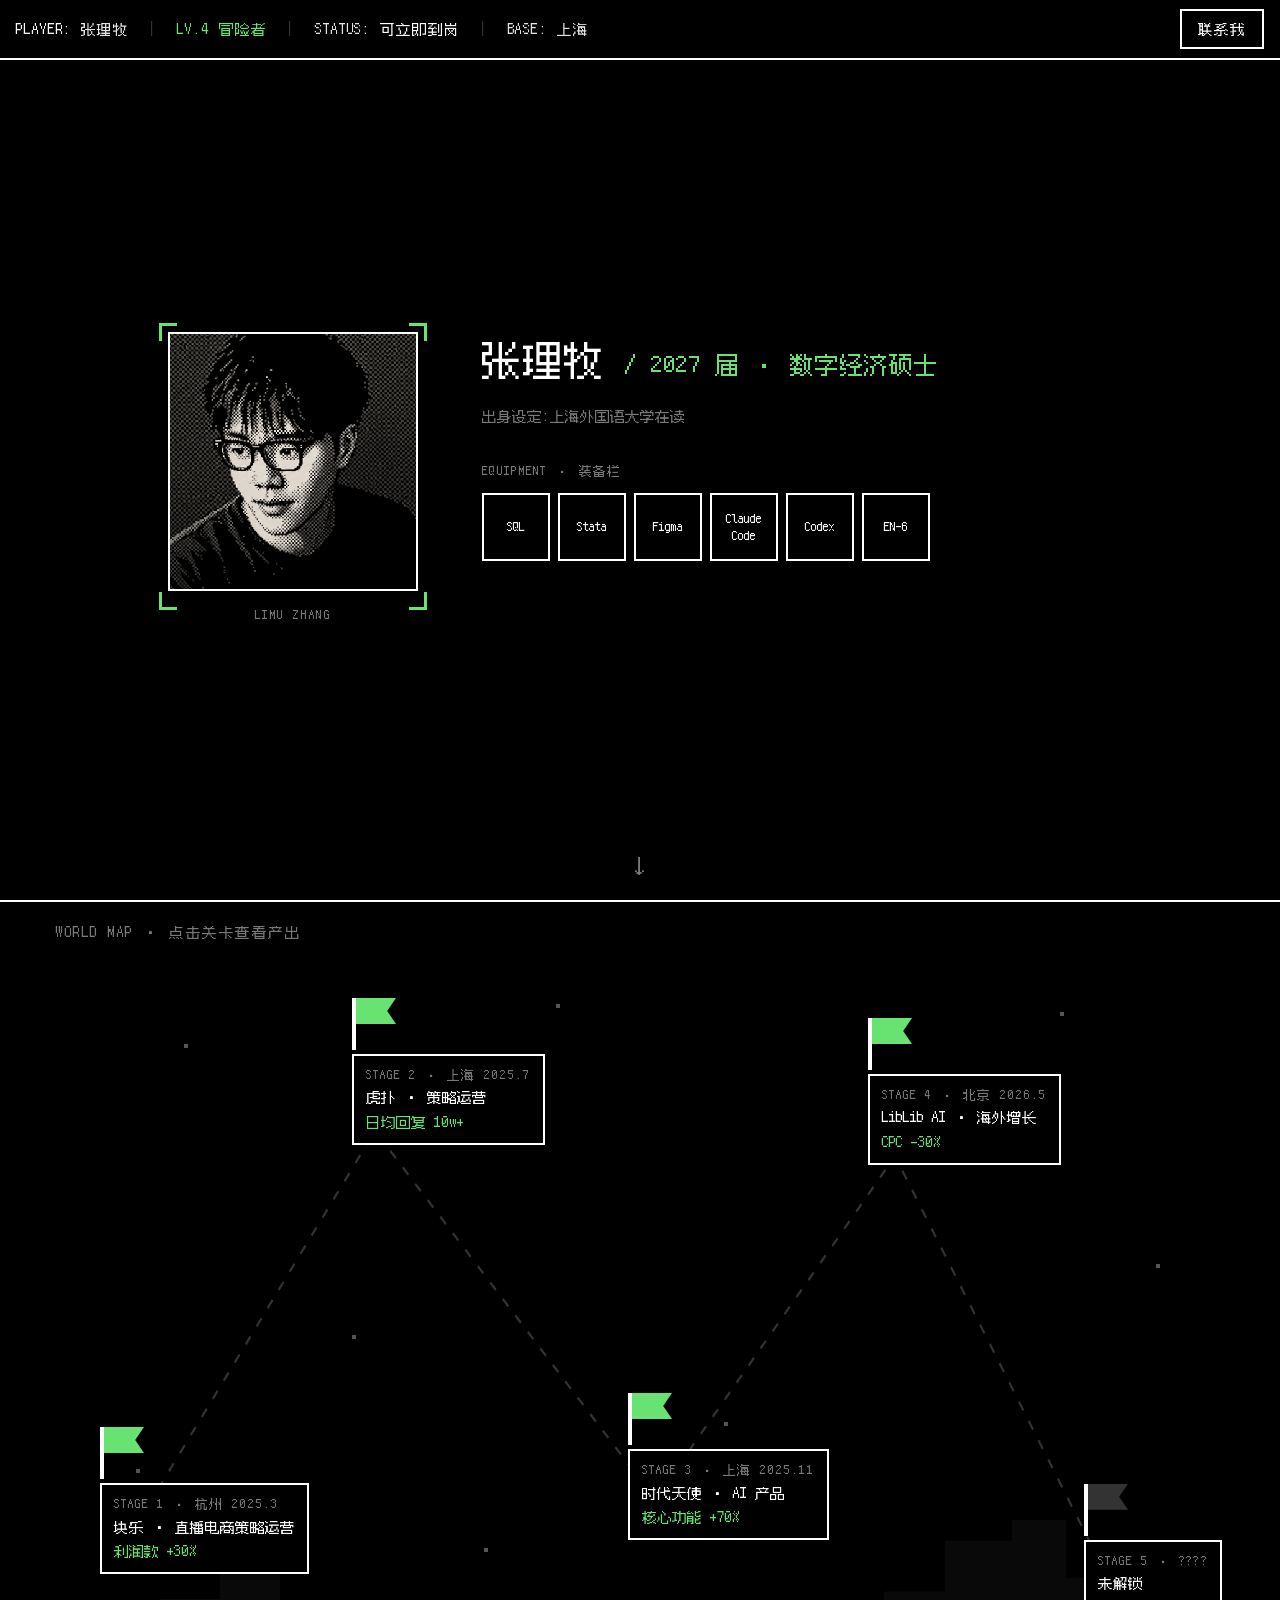
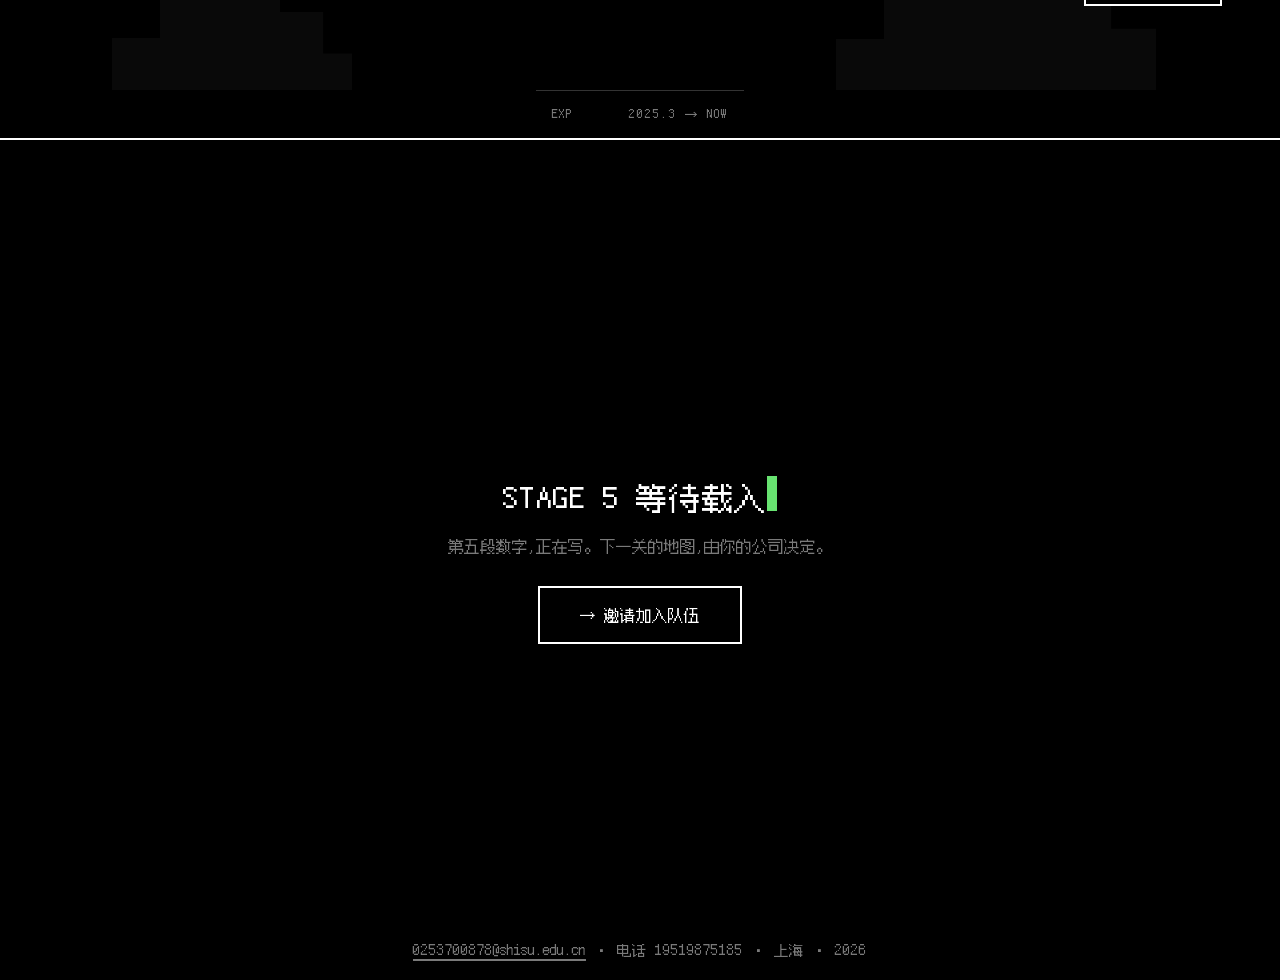
==== index.html @ d2fbdb8f "预览清晰化改像素风:高斯模糊换成SVG马赛克滤镜,逐档升分辨率 - 用户反馈blur太近视,要和开场抖动一致的像素感 - feFlood+feTile+feMorphology真马赛克 + feCom" ====
<!DOCTYPE html>
<html lang="zh-CN">
<head>
<meta charset="UTF-8">
<meta name="viewport" content="width=device-width, initial-scale=1, viewport-fit=cover">
<title>张理牧 · 个人主页</title>
<meta name="description" content="张理牧 —— 上海外国语大学数字经济硕士(2027 届)。四段实习:直播电商、体育社区、AI 医疗产品、海外增长,每一段都留下可验证的数字。">
<link rel="preload" href="fonts/fusion-pixel-subset.woff2?v=9" as="font" type="font/woff2" crossorigin>
<link rel="stylesheet" href="style.css?v=9">
<link rel="stylesheet" href="intro/intro.css?v=3">
<noscript><style>#intro,#intro-skip{display:none!important}</style></noscript>
</head>
<body>

<!-- ============ CRT 开场动画(intro/):黑屋点电脑 → 推镜 → 开机 → 飞入正文 ============
     只对新访客播一次;?intro=force 重播 · ?intro=skip 跳过 · ?intro=debug 调试面板
     正文始终是下面的真实 DOM —— 开场只是盖在上面的一层,搜索引擎/读屏不受影响 -->
<div id="intro" aria-label="开场动画:点击电脑进入网站">
  <div class="stage">
    <video id="intro-v-idle" muted playsinline loop preload="auto"></video>
    <video id="intro-v-push" muted playsinline preload="auto"></video>
    <canvas id="intro-fx"></canvas>
    <button id="intro-hotspot" aria-label="启动电脑,进入网站"><span class="label">点击电脑</span></button>
    <div id="intro-screen" aria-hidden="true"></div>
    <div class="guide a"><label>screenRect(远景)</label></div>
    <div class="guide b"><label>screenRectEnd(推近后)</label></div>
    <div class="guide c"><label>hotspotRect</label></div>
  </div>
</div>
<button id="intro-skip">跳过 →</button>
<div id="intro-calib"></div>
<div id="intro-tune"></div>

<header class="hud">
  <span><b>PLAYER:</b> 张理牧</span><span class="sep">│</span>
  <span class="lv hud--wide">LV.4 冒险者</span><span class="sep hud--wide">│</span>
  <span class="hud--wide">STATUS: <b>可立即到岗</b></span><span class="sep hud--wide">│</span>
  <span class="hud--wide">BASE: 上海</span>
  <span class="spacer"></span>
  <a class="hud__btn" href="mailto:0253700878@shisu.edu.cn">联系我</a>
</header>

<main id="top">

  <section class="char" aria-label="角色面板">
    <figure class="char__pic">
      <span class="ck" aria-hidden="true"></span>
      <img src="assets/portrait.png" alt="张理牧 · 像素立绘" width="396" height="410">
      <figcaption>LIMU ZHANG</figcaption>
    </figure>
    <div>
      <h1>张理牧 <span class="cls">/ 2027 届 · 数字经济硕士</span></h1>
      <p class="char__origin">出身设定:上海外国语大学在读</p>
      <div class="inv">
        <span class="inv__lab">EQUIPMENT · 装备栏</span>
        <div class="inv__grid">
          <span class="inv__cell" tabindex="0">SQL<span class="inv__tip">数据分析 · Redash 看板</span></span>
          <span class="inv__cell" tabindex="0">Stata<span class="inv__tip">统计分析</span></span>
          <span class="inv__cell" tabindex="0">Figma<span class="inv__tip">产品设计 · 墨刀 / Stitch</span></span>
          <span class="inv__cell" tabindex="0">Claude Code<span class="inv__tip">vibe coding · 本站即产出</span></span>
          <span class="inv__cell" tabindex="0">Codex<span class="inv__tip">AI agent 工具链 · Trae / OpenClaw</span></span>
          <span class="inv__cell" tabindex="0">EN-6<span class="inv__tip">英语六级 · 工作语言</span></span>
        </div>
      </div>
    </div>
    <span class="scroll-hint" aria-hidden="true">↓</span>
  </section>

  <section class="world" aria-label="经历地图:四段实习,点击关卡查看产出">
    <div class="world__canvas">
      <span class="world__title">WORLD MAP · 点击关卡查看产出</span>
      <div class="stars" aria-hidden="true">
        <i style="left:12%; top:18%"></i><i style="left:26%; top:55%"></i><i style="left:43%; top:13%"></i>
        <i style="left:57%; top:66%"></i><i style="left:69%; top:32%"></i><i style="left:85%; top:14%"></i>
        <i style="left:93%; top:46%"></i><i style="left:8%; top:72%"></i><i style="left:37%; top:82%"></i>
      </div>
      <svg class="path path--d" aria-hidden="true" viewBox="0 0 1200 620" preserveAspectRatio="none">
        <polyline points="85,505 335,180 615,470 855,200 1070,535"/>
      </svg>
      <svg class="path path--m" aria-hidden="true" viewBox="0 0 400 960" preserveAspectRatio="none">
        <polyline points="48,145 190,330 50,520 192,710 62,905"/>
      </svg>
      <span class="mt mt--1" aria-hidden="true"></span>
      <span class="mt mt--2" aria-hidden="true"></span>

      <button class="stage stage--1" type="button" data-open-case="kuaile">
        <span class="stage__flag" aria-hidden="true"><span class="stage__pole"></span><span class="stage__cloth"></span></span>
        <span class="stage__sign"><span class="no">STAGE 1 · 杭州 2025.3</span><span class="co">块乐 · 直播电商策略运营</span><br><span class="num">利润款 +30%</span></span>
      </button>
      <button class="stage stage--2" type="button" data-open-case="hupu">
        <span class="stage__flag" aria-hidden="true"><span class="stage__pole"></span><span class="stage__cloth"></span></span>
        <span class="stage__sign"><span class="no">STAGE 2 · 上海 2025.7</span><span class="co">虎扑 · 策略运营</span><br><span class="num">日均回复 10w+</span></span>
      </button>
      <button class="stage stage--3" type="button" data-open-case="angel">
        <span class="stage__flag" aria-hidden="true"><span class="stage__pole"></span><span class="stage__cloth"></span></span>
        <span class="stage__sign"><span class="no">STAGE 3 · 上海 2025.11</span><span class="co">时代天使 · AI 产品</span><br><span class="num">核心功能 +70%</span></span>
      </button>
      <button class="stage stage--4" type="button" data-open-case="liblib">
        <span class="stage__flag" aria-hidden="true"><span class="stage__pole"></span><span class="stage__cloth"></span></span>
        <span class="stage__sign"><span class="no">STAGE 4 · 北京 2026.5</span><span class="co">LibLib AI · 海外增长</span><br><span class="num">CPC -30%</span></span>
      </button>
      <span class="stage stage--5 stage--locked" aria-label="第五关未解锁">
        <span class="stage__flag" aria-hidden="true"><span class="stage__pole"></span><span class="stage__cloth"></span></span>
        <span class="stage__sign"><span class="no">STAGE 5 · ????</span><span class="co">未解锁</span></span>
      </span>
    </div>
    <div class="exp">
      <span>EXP</span>
      <span class="exp__bar" aria-hidden="true"><i class="on"></i><i class="on"></i><i class="on"></i><i class="on"></i><i class="on"></i><i class="on"></i><i class="on"></i><i></i><i></i></span>
      <span>2025.3 → NOW</span>
    </div>
  </section>

  <section class="continue">
    <h2>STAGE 5 等待载入<span class="caret" aria-hidden="true"></span></h2>
    <p>第五段数字,正在写。下一关的地图,由你的公司决定。</p>
    <a class="continue__coin" href="mailto:0253700878@shisu.edu.cn?subject=面试邀约">→ 邀请加入队伍</a>
    <p class="foot-meta"><a href="mailto:0253700878@shisu.edu.cn">0253700878@shisu.edu.cn</a> · 电话 19519875185 · 上海 · 2026</p>
  </section>
</main>

<!-- ============ case file viewer · 终端式案例浮层 ============ -->

<dialog class="case" id="case-kuaile" data-case="kuaile" aria-label="块乐直播电商案例详情">
  <div class="case__bar">
    <span><span class="np">▣</span>STAGE 1 · 块乐 · 直播电商</span>
    <button class="case__close" type="button">× ESC</button>
  </div>
  <div class="case__body">
    <p class="case__note">示意重绘 · 非真实界面与数据</p>

    <span class="case__label">问题 PROBLEM</span>
    <p>店铺 50+ SKU(香薰、礼盒、日用品),直播间曝光分散,利润款转化不足——什么商品、什么时候出场,此前凭主播感觉。</p>

    <span class="case__label">方案 SOLUTION</span>
    <p>基于销量、利润率、点击数据把商品池分成三层,再按"引流拉人 → 利润承接"的节奏重排出场顺序与上架数量。</p>
    <figure class="mock-fig">
      <div class="mock" role="img" aria-label="排品策略前后对比示意图:策略前商品混排曝光分散,策略后三层分层且利润款前置">
        <p class="m-title">直播间商品池 · 策略前后对比</p>
        <div class="cmp" aria-hidden="true">
          <div class="cmp__panel">
            <span class="cmp__tag">策略前 · 50+ SKU 混排,曝光分散,利润款转化不足</span>
            <div class="tier__skus" style="margin-top:8px"><span class="sku"></span><span class="sku"></span><span class="sku"></span><span class="sku"></span><span class="sku"></span><span class="sku"></span><span class="sku"></span><span class="sku"></span><span class="sku"></span><span class="sku"></span><span class="sku"></span><span class="sku"></span><span class="sku"></span></div>
            <div class="seq"><span class="seq__slot">凭感觉出场</span><span class="seq__arrow">-&gt;</span><span class="seq__slot">随机排品</span></div>
          </div>
          <div class="cmp__panel cmp__panel--after">
            <span class="cmp__badge">利润款 +30%</span>
            <span class="cmp__tag"><b>策略后</b> · 数据分层,利润款前置承接</span>
            <div class="tier__skus" style="margin-top:8px"><span class="sku sku--hot"></span><span class="sku sku--hot"></span><span class="sku sku--hot"></span><span class="sku"></span><span class="sku"></span><span class="sku"></span><span class="sku sku--soft"></span><span class="sku sku--soft"></span></div>
            <div class="seq"><span class="seq__slot">开场·引流</span><span class="seq__arrow">-&gt;</span><span class="seq__slot seq__slot--hot">利润款前置</span><span class="seq__arrow">-&gt;</span><span class="seq__slot">潜力款测款</span></div>
          </div>
        </div>
      </div>
      <figcaption>FIG.1 · 排品策略前后对比 · 示意</figcaption>
    </figure>
    <figure class="mock-fig">
      <div class="mock" role="img" aria-label="商品三层分层面板示意图">
        <p class="m-title">直播间商品池 · 分层视图 <span class="m-muted">(50+ SKU)</span></p>
        <div aria-hidden="true">
          <div class="tier">
            <span class="tier__label"><span class="chip">引流款</span></span>
            <span class="tier__skus"><span class="sku"></span><span class="sku"></span><span class="sku"></span><span class="sku"></span><span class="sku"></span><span class="sku"></span></span>
            <span class="tier__note">低价拉曝光</span>
          </div>
          <div class="tier">
            <span class="tier__label"><span class="chip chip--hot">利润款</span></span>
            <span class="tier__skus"><span class="sku sku--hot"></span><span class="sku sku--hot"></span><span class="sku sku--hot"></span><span class="sku sku--hot"></span></span>
            <span class="tier__note">前置曝光 · 主推</span>
          </div>
          <div class="tier">
            <span class="tier__label"><span class="chip chip--soft">潜力款</span></span>
            <span class="tier__skus"><span class="sku sku--soft"></span><span class="sku sku--soft"></span><span class="sku sku--soft"></span></span>
            <span class="tier__note">观察位 · 待晋升</span>
          </div>
          <div class="seq">
            <span class="seq__slot">开场·引流</span><span class="seq__arrow">-&gt;</span>
            <span class="seq__slot seq__slot--hot">利润款 A</span><span class="seq__arrow">-&gt;</span>
            <span class="seq__slot">引流·留人</span><span class="seq__arrow">-&gt;</span>
            <span class="seq__slot seq__slot--hot">利润款 B</span><span class="seq__arrow">-&gt;</span>
            <span class="seq__slot">潜力款·测款</span>
          </div>
        </div>
      </div>
      <figcaption>FIG.2 · 方案细节:三层分层与排品序列 · 示意</figcaption>
    </figure>

    <span class="case__label">结果 RESULT</span>
    <p class="case__result">利润款销售额 <b>+30%</b> · 店铺点击率 <b>+40%</b></p>
  </div>
</dialog>

<dialog class="case" id="case-hupu" data-case="hupu" aria-label="虎扑篮球社区案例详情">
  <div class="case__bar">
    <span><span class="np">▣</span>STAGE 2 · 虎扑 · 策略运营</span>
    <button class="case__close" type="button">× ESC</button>
  </div>
  <div class="case__body">
    <p class="case__note">示意重绘 · 非真实界面与数据</p>

    <span class="case__label">问题 PROBLEM</span>
    <p>赛事期间讨论需求集中爆发,但热点帖生命周期短、优质帖被淹没;高互动用户想即时讨论,沉默用户找不到参与入口。</p>

    <span class="case__label">方案一 · 每日推流策略 SOLUTION 1</span>
    <p>基于首页推流机制,按赛程节点、球队热度、帖子质量与互动数据筛选高讨论潜力帖进入首页,并复盘各内容类型效果、沉淀选帖标准。</p>
    <figure class="mock-fig">
      <div class="mock" role="img" aria-label="虎扑首页推流示意图:红色导航、赛程条、信息流,部分帖子带首页推荐标记">
        <div class="hp-nav" aria-hidden="true"><span class="on">虎扑首页</span><span>NBA</span><span>CBA</span><span>足球</span><span>社区</span></div>
        <div aria-hidden="true">
          <div class="hp-scores">
            <div class="hp-score"><span class="hp-score__tag">赛程节点 <b>今晚</b></span><span class="msg__line" style="width:80%"></span><span class="msg__line" style="width:65%"></span></div>
            <div class="hp-score"><span class="hp-score__tag">球队热度 <b>高</b></span><span class="msg__line" style="width:72%"></span><span class="msg__line" style="width:58%"></span></div>
            <div class="hp-score"><span class="hp-score__tag">赛程节点 <b>明日</b></span><span class="msg__line" style="width:76%"></span><span class="msg__line" style="width:50%"></span></div>
          </div>
          <div class="cmp hp-feed">
            <div class="cmp__panel">
              <span class="cmp__tag">策略前 · 自然流,优质帖被淹没</span>
              <div class="hp-post"><span class="hp-post__thumb"></span><span class="hp-post__lines"><span class="msg__line" style="width:70%"></span><span class="msg__line" style="width:44%"></span></span></div>
              <div class="hp-post"><span class="hp-post__thumb"></span><span class="hp-post__lines"><span class="msg__line" style="width:62%"></span><span class="msg__line" style="width:38%"></span></span></div>
              <div class="hp-post hp-post--sunk"><span class="hp-post__thumb"></span><span class="hp-post__lines"><span class="msg__line" style="width:82%"></span><span class="msg__line" style="width:56%"></span></span><span class="hp-post__tag chip">高潜力·沉底</span></div>
            </div>
            <div class="cmp__panel cmp__panel--after">
              <span class="cmp__badge">日均回复 10w+</span>
              <span class="cmp__tag"><b>策略后</b> · 高潜力帖筛入首页</span>
              <div class="hp-post"><span class="hp-post__thumb"></span><span class="hp-post__lines"><span class="msg__line" style="width:82%"></span><span class="msg__line" style="width:56%"></span></span><span class="hp-post__tag chip chip--hot">推流·首页</span></div>
              <div class="hp-post"><span class="hp-post__thumb"></span><span class="hp-post__lines"><span class="msg__line" style="width:74%"></span><span class="msg__line" style="width:48%"></span></span><span class="hp-post__tag chip chip--hot">推流·首页</span></div>
              <div class="hp-post"><span class="hp-post__thumb"></span><span class="hp-post__lines"><span class="msg__line" style="width:60%"></span><span class="msg__line" style="width:36%"></span></span><span class="hp-post__tag chip chip--soft">复盘中</span></div>
            </div>
          </div>
        </div>
      </div>
      <figcaption>FIG.1 · 按赛程与热度筛帖入首页:策略前后对比 · 示意</figcaption>
    </figure>

    <span class="case__label">方案二 · 赛事临时聊天室 SOLUTION 2</span>
    <p>向产品团队提出按"球队 + 共同关注场次"匹配用户的临时聊天室,给沉默用户一个低门槛的即时参与入口,上线后获用户好评。</p>
    <figure class="mock-fig">
      <div class="mock" role="img" aria-label="赛事临时聊天室界面示意图">
        <div class="chat__head">湖人 vs 勇士 · 临时聊天室<span class="m-live">按球队与关注场次匹配</span></div>
        <div aria-hidden="true">
          <div class="msg"><span class="msg__avatar"></span><span class="msg__lines"><span class="msg__line" style="width:72%"></span><span class="msg__line" style="width:45%"></span></span></div>
          <div class="msg"><span class="msg__avatar msg__avatar--hot"></span><span class="msg__lines"><span class="msg__line" style="width:58%"></span></span></div>
          <div class="msg"><span class="msg__avatar"></span><span class="msg__lines"><span class="msg__line" style="width:80%"></span><span class="msg__line" style="width:30%"></span></span></div>
          <div class="msg"><span class="msg__avatar msg__avatar--hot"></span><span class="msg__lines"><span class="msg__line" style="width:52%"></span></span></div>
        </div>
      </div>
      <figcaption>FIG.2 · 临时聊天室 · 示意(消息内容以色条代替)</figcaption>
    </figure>

    <span class="case__label">结果 RESULT</span>
    <p class="case__result">日均回复量 <b>10w+</b> · 聊天室参与率 <b>~80%</b> · 沉默用户参与率 <b>~70%</b></p>
  </div>
</dialog>

<dialog class="case" id="case-liblib" data-case="liblib" aria-label="LibLib AI 海外投放案例详情">
  <div class="case__bar">
    <span><span class="np">▣</span>STAGE 4 · LibLib AI · 海外增长</span>
    <button class="case__close" type="button">× ESC</button>
  </div>
  <div class="case__body">
    <p class="case__note">示意重绘 · 非真实界面与数据</p>

    <span class="case__label">问题 PROBLEM</span>
    <p>负责 LibLib、Lovart、LibTV 三条产品线的海外投放(Google/TikTok/Meta)。广告带来的点击与注册量可观,但用户注册后很少真正使用产品(生成、导出图片);同时同一关键词跨账户重复投放,把点击成本越推越高——要把"拉来多少注册"变成"多少人真正用起来"。</p>

    <span class="case__label">方案一 · 关键词体系重构 SOLUTION 1</span>
    <p>按使用场景与产品功能两个维度重新拆分关键词分组,消除账户间重复投放;以生图、导出数据(而非点击)判定关键词质量,低效词转入否词库,预算集中至高效词。</p>
    <figure class="mock-fig">
      <div class="mock" role="img" aria-label="关键词体系重构前后对比示意图:重构前重复混投,重构后按场景与功能分组并设否词库">
        <p class="m-title">投放账户 · 关键词体系重构</p>
        <div class="cmp" aria-hidden="true">
          <div class="cmp__panel">
            <span class="cmp__tag">重构前 · 关键词混投,账户间重复,泛词只带点击不带使用</span>
            <p class="io__group">账户 A / 账户 B</p>
            <div class="io__tabs"><span class="chip chip--hot">重复词</span><span class="chip chip--hot">重复词</span><span class="chip">泛词</span><span class="chip">泛词</span><span class="chip">泛词</span></div>
            <div class="seq"><span class="seq__slot">点击 ↑</span><span class="seq__arrow">-&gt;</span><span class="seq__slot">使用 ↓ · CPC ↑</span></div>
          </div>
          <div class="cmp__panel cmp__panel--after">
            <span class="cmp__badge">CPC -30%</span>
            <span class="cmp__tag"><b>重构后</b> · 场景/功能双维分组,预算集中,低效词入否词库</span>
            <p class="io__group"><b>使用场景组</b></p>
            <div class="io__tabs"><span class="chip chip--hot">高效词</span><span class="chip chip--hot">高效词</span><span class="chip chip--soft">观察词</span></div>
            <p class="io__group"><b>产品功能组</b></p>
            <div class="io__tabs"><span class="chip chip--hot">高效词</span><span class="chip chip--soft">观察词</span></div>
            <p class="io__group">否词库</p>
            <div class="io__tabs"><span class="chip">低效词</span><span class="chip">低效词</span></div>
          </div>
        </div>
      </div>
      <figcaption>FIG.1 · 关键词分组重构:以生图/导出数据定质量 · 示意</figcaption>
    </figure>

    <span class="case__label">方案二 · 竞品词计划重启 SOLUTION 2</span>
    <p>原有关键词覆盖的搜索需求接近饱和,继续扩量只能抬价。从自动投放计划的付费搜索词中筛出有转化的竞品相关词,重启长期停投的竞品词计划,单独配置预算与出价。</p>
    <figure class="mock-fig">
      <div class="mock" role="img" aria-label="竞品词计划与使用漏斗示意图:竞品词计划由停投转为重启,漏斗从点击到注册到生成导出逐层收窄">
        <p class="m-title">投放计划 · 与使用漏斗</p>
        <div aria-hidden="true">
          <div class="io__row"><span class="chip">通用词计划</span><span class="msg__line"></span><span class="io__dot"></span><span class="chip chip--soft">投放中</span></div>
          <div class="io__row"><span class="chip chip--hot">竞品词计划</span><span class="msg__line"></span><span class="io__dot io__dot--hot"></span><span class="chip chip--hot">停投 → 重启</span></div>
          <div class="io__row"><span class="chip">自动投放计划</span><span class="msg__line"></span><span class="io__dot"></span><span class="chip chip--soft">词源挖掘</span></div>
          <div class="fn">
            <div class="fn-step"><i style="height:64px"></i>点击</div>
            <div class="fn-step"><i style="height:40px"></i>注册</div>
            <div class="fn-step fn-step--hot"><i style="height:26px"></i>生成</div>
            <div class="fn-step fn-step--hot"><i style="height:18px"></i>导出</div>
          </div>
        </div>
      </div>
      <figcaption>FIG.2 · 竞品词计划重启;优化目标锚定漏斗后两级(真实使用) · 示意</figcaption>
    </figure>

    <span class="case__label">结果 RESULT</span>
    <p class="case__result">CPC <b>-30%</b> · 注册成本 <b>-30%</b> · 竞品词计划新增注册 <b>70+</b> / 导出 <b>40+</b>,注册成本较账户均值低约 30%,付费 ROI 高于账户平均</p>
  </div>
</dialog>

<dialog class="case" id="case-angel" data-case="angel" aria-label="时代天使案例详情">
  <div class="case__bar">
    <span><span class="np">▣</span>STAGE 3 · 时代天使 · AI 产品</span>
    <button class="case__close" type="button">× ESC</button>
  </div>
  <div class="case__body">
    <p class="case__note">示意重绘 · 非真实界面与数据</p>

    <span class="case__label">问题 PROBLEM</span>
    <p>医生在工作台查历史病例时筛选维度不足、查找路径长;重要通知和普通消息混在一起,关键信息触达弱。</p>

    <span class="case__label">方案一 · 工作台改版 SOLUTION 1</span>
    <p>基于用户反馈建立需求池,拆解出病例多维筛选、通知分层展示两个优化需求并推动落地。</p>
    <figure class="mock-fig">
      <div class="mock" role="img" aria-label="iOrtho 医生工作台改版前后对比示意图:改版前单一列表且通知混排,改版后多维筛选标签、病例状态标记与重要通知置顶分层">
        <p class="m-title">iOrtho 医生工作台 · 改版前后对比</p>
        <div class="cmp" aria-hidden="true">
          <div class="cmp__panel">
            <span class="cmp__tag">改版前 · 单一列表,查找路径长;通知混排,关键信息被淹没</span>
            <div class="io__tabs"><span class="chip">全部病例</span></div>
            <div class="io__row"><span class="msg__avatar"></span><span class="msg__line"></span></div>
            <div class="io__row"><span class="msg__avatar"></span><span class="msg__line"></span></div>
            <div class="io__row"><span class="msg__avatar"></span><span class="msg__line"></span></div>
            <div class="io__row"><span class="msg__avatar"></span><span class="msg__line"></span></div>
            <p class="io__group">通知 · 混排</p>
            <div class="io__note"><span class="msg__line" style="max-width:78%"></span></div>
            <div class="io__note"><span class="io__dot io__dot--hot"></span><span class="msg__line" style="max-width:62%"></span></div>
            <div class="io__note"><span class="msg__line" style="max-width:70%"></span></div>
          </div>
          <div class="cmp__panel cmp__panel--after">
            <span class="cmp__badge">核心功能使用率 +70%</span>
            <span class="cmp__tag"><b>改版后</b> · 多维筛选直达;通知分层,重要置顶</span>
            <div class="io__tabs"><span class="chip chip--hot">全部</span><span class="chip chip--soft">新病例</span><span class="chip chip--soft">中期阶段</span><span class="chip">方案待确认</span></div>
            <div class="io__row"><span class="msg__avatar"></span><span class="msg__line" style="max-width:30%"></span><span class="chip">新病例</span><span class="io__dot io__dot--hot"></span><span class="io__act"></span></div>
            <div class="io__row"><span class="msg__avatar"></span><span class="msg__line" style="max-width:26%"></span><span class="chip chip--soft">中期 2</span><span class="io__dot"></span><span class="io__act"></span></div>
            <div class="io__row"><span class="msg__avatar"></span><span class="msg__line" style="max-width:32%"></span><span class="chip">新病例</span><span class="io__dot io__dot--hot"></span><span class="io__act"></span></div>
            <p class="io__group"><b>重要通知</b> · 置顶触达</p>
            <div class="io__note io__note--hot"><span class="io__dot io__dot--hot"></span><span class="msg__line" style="max-width:80%"></span></div>
            <p class="io__group">普通消息 · 折叠收纳</p>
            <div class="io__note"><span class="msg__line" style="max-width:66%"></span></div>
          </div>
        </div>
      </div>
      <figcaption>FIG.1 · 改版前 vs 改版后:病例多维筛选 + 通知分层 · 示意</figcaption>
    </figure>

    <span class="case__label">方案二 · 数据看板验证 SOLUTION 2</span>
    <p>基于 Redash 用 SQL 提取医生登录频次、功能点击率等指标,从四个维度监控核心功能表现,识别低频入口与异常波动。</p>
    <figure class="mock-fig">
      <div class="mock" role="img" aria-label="四维数据看板示意图">
        <p class="m-title">改版效果监控 · 四维看板</p>
        <div class="dash" aria-hidden="true">
          <div class="dash__card"><span class="dash__name">用户活跃</span><div class="dash__bars"><span style="height:40%"></span><span style="height:55%"></span><span style="height:48%"></span><span style="height:70%"></span><span style="height:85%"></span></div></div>
          <div class="dash__card"><span class="dash__name">功能使用</span><div class="dash__bars"><span style="height:30%"></span><span style="height:45%"></span><span style="height:60%"></span><span style="height:75%"></span><span style="height:90%"></span></div></div>
          <div class="dash__card"><span class="dash__name">病例处理</span><div class="dash__bars"><span style="height:50%"></span><span style="height:46%"></span><span style="height:62%"></span><span style="height:58%"></span><span style="height:72%"></span></div></div>
          <div class="dash__card"><span class="dash__name">通知触达</span><div class="dash__bars"><span style="height:35%"></span><span style="height:52%"></span><span style="height:66%"></span><span style="height:80%"></span><span style="height:88%"></span></div></div>
        </div>
      </div>
      <figcaption>FIG.2 · Redash + SQL 四维监控 · 示意(柱形为趋势示意,非真实数值)</figcaption>
    </figure>

    <span class="case__label">方案三 · AI 问答工作流 SOLUTION 3</span>
    <p>同期担任 AI 医疗智能问答助手的产品执行:设计可控的问答工作流,对模糊与高风险问题加入边界提示与免责声明。</p>
    <figure class="mock-fig">
      <div class="mock" role="img" aria-label="AI 问答工作流示意图">
        <div class="pipeline" aria-hidden="true">
          <span class="chip">意图识别</span><span class="seq__arrow">-&gt;</span>
          <span class="chip">知识检索</span><span class="seq__arrow">-&gt;</span>
          <span class="chip chip--hot">答案生成</span><span class="seq__arrow">-&gt;</span>
          <span class="chip chip--soft">风险校验</span><span class="seq__arrow">-&gt;</span>
          <span class="chip">追问澄清</span>
        </div>
      </div>
      <figcaption>FIG.3 · Agent 工作流管线 · 示意</figcaption>
    </figure>

    <span class="case__label">结果 RESULT</span>
    <p class="case__result">工作台核心功能使用 <b>+70%</b>(AB 实验验证)· 同步完成 MOOELI 患者端改版需求梳理</p>
  </div>
</dialog>

<script src="intro/intro.js?v=6"></script>
<script>
const REDUCED_MOTION = matchMedia("(prefers-reduced-motion: reduce)").matches;

// 像素溶解转场(Kimi 场景切换机制重写):噪点棋盘按确定性伪随机顺序熄灭
function pixelDissolve(host, opts) {
  if (REDUCED_MOTION) return;
  const { fixed = false, dur = 460 } = opts || {};
  const ov = document.createElement("div");
  ov.className = "dissolve" + (fixed ? " dissolve--page" : "");
  const N = 140;
  for (let i = 0; i < N; i++) {
    const c = document.createElement("i");
    c.style.animationDelay = Math.round(((i * 7919 + 373) % N) / N * dur) + "ms";
    ov.appendChild(c);
  }
  host.appendChild(ov);
  setTimeout(() => ov.remove(), dur + 300);
}
// 首屏进场:CRT 开场播放时按兵不动,由 intro.js 在飞入结束后补跑这个特效交接
if (!window.__introActive) pixelDissolve(document.body, { fixed: true, dur: 520 });

// case file viewer:卡片打开浮层;Esc / 点背景 / 关闭按钮三条路径关闭;#case-xxx 深链
(function () {
  let returnY = 0; // 打开浮层时记住滚动位置,关闭后原地恢复(防止吸附跳回第一屏)
  document.querySelectorAll("[data-open-case]").forEach((btn) => {
    btn.addEventListener("click", () => {
      const d = document.getElementById("case-" + btn.dataset.openCase);
      if (!d) return;
      returnY = scrollY;
      d.showModal();
      pixelDissolve(d, { dur: 380 }); // 浮层以像素溶解方式显影
      history.replaceState(null, "", "#case-" + btn.dataset.openCase);
    });
  });
  document.querySelectorAll("dialog.case").forEach((d) => {
    d.querySelector(".case__close").addEventListener("click", () => d.close());
    d.addEventListener("click", (e) => { if (e.target === d) d.close(); }); // 背景点击
    d.addEventListener("close", () => {
      history.replaceState(null, "", location.pathname + location.search);
      requestAnimationFrame(() => scrollTo({ top: returnY, behavior: "instant" }));
    });
  });
  const m = location.hash.match(/^#case-(\w+)$/);
  if (m) {
    const d = document.getElementById("case-" + m[1]);
    if (d) d.showModal();
  }
})();

// 整屏平滑翻页:滚轮一档 = 翻一整屏。注意:mandatory 吸附会取消 smooth scrollTo,
// 因此用 rAF 逐帧 instant 定位手动做缓动;CSS 吸附保留给键盘/滚动条兜底。
(function () {
  const snapMode = matchMedia("(min-width: 64rem) and (min-height: 44rem)");
  const names = ["char", "world", "continue"];
  const SIGNS = ["◆ CHARACTER · 角色面板", "◆ WORLD MAP · 经历地图", "◆ CONTINUE · 联系我"];
  let lock = false;
  const wait = (ms) => new Promise((r) => setTimeout(r, ms));

  // steps 量化:把连续进度切成 n 档,产生逐格推进的像素步进感
  function animateScroll(to, dur, steps) {
    const from = scrollY, delta = to - from, t0 = performance.now();
    const ease = (t) => (t < 0.5 ? 4 * t * t * t : 1 - Math.pow(-2 * t + 2, 3) / 2); // ease-in-out cubic
    const root = document.documentElement;
    root.style.scrollSnapType = "none"; // 动画期间挂起吸附,防掉帧瞬间被 snap 拽动
    return new Promise((res) => {
      (function step(now) {
        const t = Math.min(1, (now - t0) / dur);
        let p = ease(t);
        if (steps) p = Math.round(p * steps) / steps; // FX-D:量化成离散档位
        scrollTo({ top: from + delta * p, behavior: "instant" }); // 逐帧必须 instant
        if (t < 1) requestAnimationFrame(step);
        else { root.style.scrollSnapType = ""; res(); }
      })(t0);
    });
  }

  // 遮罩层:建 n 个格子的全屏 fixed 层,用后自删(同 pixelDissolve 的模式)
  function makeVeil(kind, n) {
    const ov = document.createElement("div");
    ov.className = "fx fx-" + kind;
    for (let i = 0; i < n; i++) ov.appendChild(document.createElement("i"));
    document.body.appendChild(ov);
    return ov;
  }
  function stagger(ov, per) { // 逐格递增动画延迟,形成扫过感
    [...ov.children].forEach((c, i) => { c.style.animationDelay = i * per + "ms"; });
  }

  // 地名牌:黑场上闪出目的地名称
  async function placeSign(idx, hold) {
    const ov = document.createElement("div");
    ov.className = "fx fx-sign";
    const s = document.createElement("span");
    s.textContent = SIGNS[idx];
    ov.appendChild(s);
    document.body.appendChild(ov);
    await wait(hold);
    ov.remove();
  }

  // 转场统一形状:遮罩进场 → jump() 瞬移 →(可选地名牌)→ 遮罩退场
  async function runTransition(fx, nextIdx, target) {
    const jump = () => scrollTo({ top: target, behavior: "instant" });
    const sign = fx.includes("b");
    const wipe = fx.includes("a") ? "shutter" : fx.includes("c") ? "stair" : null;

    if (fx.includes("d")) { await animateScroll(target, 700, 12); return; }   // 步进推屏:无遮罩
    if (!wipe && !sign) { await animateScroll(target, 700); return; }         // 兜底:原平滑翻页

    let inMs = 0, outMs = 0, veilN = 0, per = 0;
    if (wipe === "shutter") { inMs = 180; outMs = 220; veilN = 6; per = 0; }
    else if (wipe === "stair") { inMs = 150; outMs = 190; veilN = 16; per = 18; }

    if (wipe) {
      const ov = makeVeil(wipe, veilN);
      if (per) stagger(ov, per);
      await wait(inMs + per * veilN);
      jump();
      if (sign) await placeSign(nextIdx, 260); else await wait(60);
      ov.classList.add("fx-" + wipe + "--out");
      if (per) stagger(ov, per);
      await wait(outMs + per * veilN);
      ov.remove();
    } else {                       // 纯地名牌:硬切黑场
      jump();
      await placeSign(nextIdx, 260);
    }
  }

  // 预设切换器:仅 ?fx=lab 时注入,ASCII 标签(不引入新字符,避免字体子集缺字)
  let FX = "";
  if (location.search.includes("fx")) {
    FX = localStorage.getItem("fx-preset") || "a";
    const bar = document.createElement("div");
    bar.className = "fx-lab";
    [["a", "FX-A"], ["b", "FX-B"], ["c", "FX-C"], ["d", "FX-D"], ["ab", "A+B"], ["cb", "C+B"], ["", "NONE"]]
      .forEach(([val, label]) => {
        const b = document.createElement("button");
        b.textContent = label;
        b.setAttribute("aria-pressed", String(val === FX));
        b.addEventListener("click", () => {
          FX = val;
          localStorage.setItem("fx-preset", val);
          [...bar.children].forEach((x, i) => x.setAttribute("aria-pressed", String(i === [...bar.children].indexOf(b))));
        });
        bar.appendChild(b);
      });
    document.body.appendChild(bar);
  }
  addEventListener("wheel", async (e) => {
    if (window.__introActive) { e.preventDefault(); return; } // 开场期间禁止背景翻页
    if (!snapMode.matches) return;
    if (document.querySelector("dialog[open]")) {
      // 浮层打开时:浮层内滚动放行,遮罩上的滚轮拦截(防止背景翻页)
      if (!(e.target.closest && e.target.closest("dialog[open]"))) e.preventDefault();
      return;
    }
    e.preventDefault(); // 接管滚轮:锁定期与小幅抖动都不再触发原生滚动
    if (lock || Math.abs(e.deltaY) < 8) return;
    const hud = 60;
    const tops = names.map((n) => {
      const el = document.querySelector("." + n);
      return Math.round(el.getBoundingClientRect().top + scrollY - hud);
    });
    let cur = 0;
    tops.forEach((t, i) => { if (Math.abs(t - scrollY) < Math.abs(tops[cur] - scrollY)) cur = i; });
    const next = Math.min(tops.length - 1, Math.max(0, cur + (e.deltaY > 0 ? 1 : -1)));
    if (next === cur) return;
    lock = true;
    if (REDUCED_MOTION) scrollTo({ top: tops[next], behavior: "instant" });
    else await runTransition(FX, next, tops[next]);
    setTimeout(() => { lock = false; }, 300); // 缓冲:吃掉触控板惯性余量,防连翻
  }, { passive: false });
})();

</script>

</body>
</html>
---- style.css ----
/* Hallmark · theme: studied-DNA (source: https://careers.kimi.com/zh-cn) · art direction: 像素 RPG 存档界面(场景化,非文档) */
@import url("tokens.css?v=9"); /* ?v= 版本号:改样式/字体后手动 +1,绕开浏览器缓存(静态站无构建,无缓存头) */

/* ---------- base ---------- */
*, *::before, *::after { box-sizing: border-box; }

html { overflow-x: clip; } /* 不设 scroll-behavior:smooth——会污染逐帧翻页动画 */
body {
  overflow-x: clip;
  margin: 0;
  background: var(--color-paper);
  color: var(--color-ink-2);
  font-family: var(--font-body);
  font-size: var(--text-base);
  line-height: 1.9;
  font-variant-numeric: tabular-nums;
  -webkit-font-smoothing: none;
}

h1, h2, h3 {
  font-family: var(--font-display);
  font-style: normal;
  font-weight: 400;
  color: var(--color-ink);
  line-height: 1.35;
  letter-spacing: 0.02em;
  margin: 0;
  overflow-wrap: anywhere;
  min-width: 0;
  text-wrap: balance;
}

p { margin: 0; max-width: var(--measure); }

a { color: var(--color-ink); text-decoration: underline; text-decoration-thickness: 2px; text-underline-offset: 4px; }
a:hover { background: var(--color-ink); color: var(--color-paper); text-decoration: none; }
a:active { background: var(--color-neutral); }
a:focus-visible, button:focus-visible { outline: 2px solid var(--color-focus); outline-offset: 3px; }
::selection { background: var(--color-highlight); color: var(--color-paper); }
.tnum { font-variant-numeric: tabular-nums; }

/* ---------- HUD 顶栏 ---------- */
.hud {
  position: fixed;
  top: 0;
  left: 0;
  right: 0;
  height: var(--hud-h);
  z-index: var(--z-sticky-nav);
  display: flex;
  align-items: center;
  gap: var(--space-md);
  background: var(--color-paper);
  border-bottom: var(--rule-px);
  padding: 0 var(--space-md);
  font-family: var(--font-mono);
  font-size: var(--text-sm);
  letter-spacing: 0.06em;
  white-space: nowrap;
}
body { padding-top: var(--hud-h); }
.hud b { color: var(--color-ink); font-weight: 400; }
.hud .lv { color: var(--color-accent); }
.hud .sep { color: var(--color-rule); }
.hud .spacer { flex: 1; }
.hud__btn {
  border: var(--rule-px);
  padding: var(--space-2xs) var(--space-md);
  text-decoration: none;
  min-height: 40px;
  display: inline-flex;
  align-items: center;
  color: var(--color-ink);
  transition: background-color var(--dur-micro) var(--ease-out), color var(--dur-micro) var(--ease-out);
}
.hud__btn:hover { background: var(--color-ink); color: var(--color-paper); }
.hud__btn:active { background: var(--color-neutral); }

/* ---------- 角色面板 ---------- */
.char {
  display: grid;
  grid-template-columns: 250px minmax(0, 1fr);
  gap: var(--space-2xl);
  align-items: start;
  padding: var(--space-2xl) var(--space-lg);
  max-width: 62rem;
  margin-inline: auto;
}
.char__pic { position: relative; margin: 0; }
.char__pic img { display: block; width: 100%; height: auto; border: var(--rule-px); image-rendering: pixelated; }
.char__pic::before, .char__pic::after,
.char__pic .ck::before, .char__pic .ck::after {
  content: "";
  position: absolute;
  width: 18px; height: 18px;
  border: 3px solid var(--color-accent);
}
.char__pic::before { top: -9px; left: -9px; border-right: none; border-bottom: none; }
.char__pic::after { top: -9px; right: -9px; border-left: none; border-bottom: none; }
.char__pic .ck::before { bottom: 18px; left: -9px; border-right: none; border-top: none; }
.char__pic .ck::after { bottom: 18px; right: -9px; border-left: none; border-top: none; }
.char__pic figcaption {
  margin-top: var(--space-sm);
  text-align: center;
  font-family: var(--font-mono);
  font-size: var(--text-xs);
  letter-spacing: 0.12em;
  text-transform: uppercase;
  color: var(--color-neutral);
}
.char h1 { font-size: var(--text-2xl); }
.char h1 .cls { color: var(--color-accent); font-size: var(--text-lg); }
.char__bio { margin-top: var(--space-md); max-width: 34em; min-height: 3.8em; }
.char__bio em { font-style: normal; color: var(--color-accent); }
.char__origin { margin-top: var(--space-md); font-size: var(--text-sm); color: var(--color-neutral); max-width: none; }

/* 装备栏 */
.inv { margin-top: var(--space-lg); }
.inv__lab {
  font-family: var(--font-mono);
  font-size: var(--text-xs);
  letter-spacing: 0.1em;
  text-transform: uppercase;
  color: var(--color-neutral);
}
.inv__grid { display: flex; flex-wrap: wrap; gap: var(--space-xs); margin-top: var(--space-xs); }
.inv__cell {
  width: 68px;
  min-height: 68px;
  border: var(--rule-px);
  background: var(--color-paper);
  display: grid;
  place-items: center;
  position: relative;
  font-family: var(--font-mono);
  font-size: var(--text-xs);
  color: var(--color-ink);
  text-align: center;
  line-height: 1.35;
  padding: 4px;
  cursor: default;
}
.inv__cell:hover, .inv__cell:focus-visible { border-color: var(--color-accent); color: var(--color-accent); }
.inv__tip {
  position: absolute;
  top: calc(100% + 6px);
  left: 50%;
  transform: translateX(-50%);
  background: var(--color-ink);
  color: var(--color-paper);
  font-size: var(--text-xs);
  white-space: nowrap;
  padding: 2px 10px;
  opacity: 0;
  pointer-events: none;
  z-index: var(--z-raised);
}
.inv__cell:hover .inv__tip, .inv__cell:focus-visible .inv__tip { opacity: 1; }

/* ---------- 世界地图 · 有界画布 ---------- */
.world { border-block: var(--rule-px); }
.world__canvas {
  position: relative;
  max-width: 1200px;
  height: 620px;
  margin-inline: auto;
  overflow: hidden;
}
.world__title {
  position: absolute;
  top: var(--space-md);
  left: var(--space-md);
  z-index: 3;
  font-family: var(--font-mono);
  font-size: var(--text-sm);
  letter-spacing: 0.1em;
  text-transform: uppercase;
  color: var(--color-neutral);
}
.mt { position: absolute; bottom: 0; background: var(--color-paper-2); }
.mt--1 { left: 6%; width: 240px; height: 130px; clip-path: polygon(0 100%, 0 60%, 20% 60%, 20% 30%, 45% 30%, 45% 0, 70% 0, 70% 40%, 88% 40%, 88% 72%, 100% 72%, 100% 100%); }
.mt--2 { right: 7%; width: 320px; height: 170px; clip-path: polygon(0 100%, 0 70%, 15% 70%, 15% 42%, 34% 42%, 34% 12%, 55% 12%, 55% 0, 72% 0, 72% 34%, 86% 34%, 86% 64%, 100% 64%, 100% 100%); }
.stars { position: absolute; inset: 0; pointer-events: none; }
.stars i { position: absolute; width: 4px; height: 4px; background: var(--color-neutral); opacity: 0.7; }
.path { position: absolute; inset: 0; pointer-events: none; width: 100%; height: 100%; }
.path polyline { fill: none; stroke: var(--color-rule); stroke-width: 2; stroke-dasharray: 8 10; }
.path--m { display: none; }

/* 关卡旗(button:点击开浮层) */
.stage {
  position: absolute;
  display: flex;
  flex-direction: column;
  align-items: flex-start;
  background: none;
  border: none;
  padding: 0;
  margin: 0;
  font: inherit;
  color: var(--color-ink-2);
  cursor: pointer;
  text-align: left;
}
.stage__flag { display: flex; align-items: flex-start; }
.stage__pole { width: 4px; height: 52px; background: var(--color-ink); }
.stage__cloth {
  width: 40px; height: 26px;
  background: var(--color-accent);
  clip-path: polygon(0 0, 100% 0, 78% 50%, 100% 100%, 0 100%);
}
.stage--locked { cursor: default; }
.stage--locked .stage__cloth { background: var(--color-rule); }
.stage__sign {
  margin-top: var(--space-2xs);
  border: var(--rule-px);
  background: var(--color-paper);
  padding: var(--space-xs) var(--space-sm);
  font-size: var(--text-sm);
  line-height: 1.65;
  max-width: 240px;
}
.stage__sign .no { font-family: var(--font-mono); font-size: var(--text-xs); letter-spacing: 0.08em; color: var(--color-neutral); display: block; text-transform: uppercase; }
.stage__sign .co { color: var(--color-ink); }
.stage__sign .num { color: var(--color-accent); font-family: var(--font-mono); }
.stage:not(.stage--locked):hover .stage__sign,
.stage:not(.stage--locked):focus-visible .stage__sign { border-color: var(--color-accent); }
.stage:not(.stage--locked):hover .stage__cloth { animation: flag-wave 0.6s steps(2) infinite; }
@keyframes flag-wave { 50% { clip-path: polygon(0 0, 100% 6%, 82% 52%, 100% 94%, 0 100%); } }
.stage:active .stage__cloth { background: var(--color-ink); }

/* 桌面场景坐标(画布 1200×620 内校准) */
.stage--1 { left: 5%;  bottom: 116px; }
.stage--2 { left: 26%; top: 96px; }
.stage--3 { left: 49%; bottom: 150px; }
.stage--4 { left: 69%; top: 116px; }
.stage--5 { left: 87%; bottom: 84px; }
.stage--5 .stage__sign { color: var(--color-neutral); }

/* EXP 条 */
.exp {
  display: flex;
  align-items: center;
  gap: var(--space-md);
  height: var(--exp-h);
  max-width: 1200px;
  margin-inline: auto;
  padding: 0 var(--space-md);
  border-top: var(--rule-hairline);
  font-family: var(--font-mono);
  font-size: var(--text-xs);
  letter-spacing: 0.08em;
  color: var(--color-neutral);
  text-transform: uppercase;
}
.exp__bar { flex: 1; display: flex; gap: 3px; }
.exp__bar i { flex: 1; height: 12px; background: var(--color-paper-2); }
.exp__bar i.on { background: var(--color-accent); }

/* ---------- CONTINUE ---------- */
.continue { text-align: center; padding: var(--space-3xl) var(--space-md) var(--space-2xl); }
.continue h2 { font-size: var(--text-xl); }
.continue p { color: var(--color-neutral); margin: var(--space-sm) auto 0; max-width: 40em; }
.caret {
  display: inline-block;
  width: 0.6ch;
  height: 1.1em;
  background: var(--color-accent);
  animation: caret-blink 1s steps(2) infinite;
  vertical-align: -0.1em;
}
@keyframes caret-blink { 50% { opacity: 0; } }
.continue__coin {
  display: inline-flex;
  align-items: center;
  margin-top: var(--space-lg);
  border: var(--rule-px);
  padding: var(--space-sm) var(--space-xl);
  font-family: var(--font-mono);
  text-decoration: none;
  min-height: 44px;
  color: var(--color-ink);
  transition: background-color var(--dur-micro) var(--ease-out), color var(--dur-micro) var(--ease-out);
}
.continue__coin:hover { background: var(--color-accent); border-color: var(--color-accent); color: var(--color-paper); }
.continue__coin:active { background: var(--color-ink); border-color: var(--color-ink); }
.foot-meta { text-align: center; color: var(--color-neutral); font-size: var(--text-sm); padding: 0 var(--space-md) var(--space-2xl); max-width: none; }
.foot-meta a { color: var(--color-neutral); }

/* ---------- case file viewer · RPG 对话框 ---------- */
.case {
  position: relative;
  border: var(--rule-px);
  background: var(--color-paper);
  color: var(--color-ink-2);
  padding: 0;
  width: min(920px, 92vw);
  max-height: calc(100dvh - 3rem);
  overflow: hidden;
}
.case::after { /* 双线内框:RPG 对话框语言 */
  content: "";
  position: absolute;
  inset: 5px;
  border: 1px solid var(--color-rule);
  pointer-events: none;
}
.case::backdrop { background: var(--color-backdrop); }
.case[open] { animation: case-in 300ms var(--ease-out); }
@keyframes case-in { from { opacity: 0; transform: scale(0.97); } }
.case__bar {
  display: flex;
  align-items: center;
  justify-content: space-between;
  gap: var(--space-md);
  padding: var(--space-sm) var(--space-lg);
  border-bottom: var(--rule-px);
  font-family: var(--font-mono);
  font-size: var(--text-sm);
  letter-spacing: 0.08em;
  text-transform: uppercase;
  color: var(--color-ink);
  background: var(--color-paper);
}
.case__bar .np { color: var(--color-accent); margin-inline-end: var(--space-xs); }
.case__close {
  font-family: var(--font-mono);
  font-size: var(--text-sm);
  text-transform: uppercase;
  color: var(--color-ink);
  background: none;
  border: var(--rule-px);
  padding: var(--space-2xs) var(--space-sm);
  cursor: pointer;
  white-space: nowrap;
  transition: background-color var(--dur-micro) var(--ease-out), color var(--dur-micro) var(--ease-out);
}
.case__close:hover { background: var(--color-ink); color: var(--color-paper); }
.case__close:active { background: var(--color-neutral); }
.case__body {
  padding: var(--space-lg) var(--space-xl) var(--space-2xl);
  max-height: calc(100dvh - 3rem - 3.4rem);
  overflow-y: auto;
  overscroll-behavior: contain;
}
.case__note {
  border: 1px dashed var(--color-neutral);
  padding: var(--space-xs) var(--space-sm);
  font-family: var(--font-mono);
  font-size: var(--text-xs);
  letter-spacing: 0.08em;
  color: var(--color-neutral);
  display: inline-block;
}
.case__label {
  display: block;
  margin: var(--space-xl) 0 var(--space-xs);
  font-family: var(--font-mono);
  font-size: var(--text-xs);
  letter-spacing: 0.08em;
  text-transform: uppercase;
  color: var(--color-neutral);
}
.case__body > p { line-height: 1.9; }
.case__result { margin-top: var(--space-xs); color: var(--color-ink); }
.case__result b { color: var(--color-accent); font-weight: 400; font-size: 1.15em; }

/* ---------- 像素溶解 ---------- */
.dissolve {
  position: absolute;
  inset: 0;
  display: grid;
  grid-template-columns: repeat(14, 1fr);
  grid-template-rows: repeat(10, 1fr);
  pointer-events: none;
  z-index: 5;
}
.dissolve--page { position: fixed; z-index: 999; }
.dissolve i { background: var(--color-paper); animation: cell-off 1ms steps(1) forwards; }
@keyframes cell-off { to { opacity: 0; } }

/* ---------- 翻页转场(fx):遮罩层一律 fixed + 硬边 steps 推进,无渐变无圆角 ---------- */
.fx {
  position: fixed;
  inset: 0;
  pointer-events: none;
  z-index: 998;
  overflow: hidden;
}

/* FX-A 百叶窗快门:6 条横栅交替从左右合拢 */
.fx-shutter { display: grid; grid-template-rows: repeat(6, 1fr); }
.fx-shutter i {
  background: var(--color-paper);
  border-top: 1px solid var(--color-rule-2);
  transform: scaleX(0);
  animation: shutter-in 180ms steps(6) forwards;
}
.fx-shutter i:nth-child(odd)  { transform-origin: left; }
.fx-shutter i:nth-child(even) { transform-origin: right; }
.fx-shutter--out i { transform: scaleX(1); animation: shutter-out 220ms steps(6) forwards; }
@keyframes shutter-in  { to { transform: scaleX(1); } }
@keyframes shutter-out { to { transform: scaleX(0); } }

/* FX-C 对角阶梯擦除:16 条竖列按延迟递增扫过,形成 8-bit 锯齿斜边 */
.fx-stair { display: grid; grid-template-columns: repeat(16, 1fr); }
.fx-stair i {
  background: var(--color-paper);
  transform: scaleY(0);
  transform-origin: top;
  animation: stair-in 150ms steps(4) forwards;
}
.fx-stair--out i {
  transform: scaleY(1);
  transform-origin: bottom;
  animation: stair-out 190ms steps(4) forwards;
}
@keyframes stair-in  { to { transform: scaleY(1); } }
@keyframes stair-out { to { transform: scaleY(0); } }

/* FX-B 地名牌:黑场 + 居中磷绿地名 + 闪烁光标 */
.fx-sign {
  background: var(--color-paper);
  display: grid;
  place-items: center;
}
.fx-sign span {
  font-family: var(--font-mono);
  font-size: var(--text-lg);
  letter-spacing: 0.12em;
  color: var(--color-accent);
  border: 2px solid var(--color-accent);
  padding: var(--space-sm) var(--space-lg);
}
.fx-sign span::after {
  content: "_";
  animation: sign-caret 300ms steps(1) infinite;
}
@keyframes sign-caret { 50% { opacity: 0; } }

/* fx 预设切换器(仅 ?fx=lab 注入) */
.fx-lab {
  position: fixed;
  left: var(--space-sm);
  bottom: var(--space-sm);
  z-index: 1000;
  display: flex;
  gap: var(--space-3xs);
  padding: var(--space-3xs);
  background: var(--color-paper);
  border: var(--rule-px);
  font-family: var(--font-mono);
}
.fx-lab button {
  font: inherit;
  font-size: var(--text-xs);
  padding: 4px 8px;
  background: var(--color-paper);
  color: var(--color-ink);
  border: 1px solid var(--color-neutral);
  cursor: pointer;
}
.fx-lab button:hover { background: var(--color-ink); color: var(--color-paper); }
.fx-lab button[aria-pressed="true"] { background: var(--color-accent); color: var(--color-paper); border-color: var(--color-accent); }

/* ---------- mockup 面板(内容层,浮层内各公司风格)---------- */
.mock-fig { margin: var(--space-sm) 0 0; }
.mock-fig figcaption {
  margin-top: var(--space-xs);
  font-family: var(--font-mono);
  font-size: var(--text-xs);
  letter-spacing: 0.08em;
  text-transform: uppercase;
  color: var(--color-neutral);
}
.mock {
  border: 1px solid var(--color-rule);
  border-radius: 8px;
  background: var(--case-surface);
  color: var(--case-ink);
  padding: var(--space-lg);
  font-size: var(--text-sm);
  font-family: "Noto Sans SC", "PingFang SC", "Microsoft YaHei", sans-serif;
  overflow-x: auto;
}
.mock .m-title { font-weight: 700; font-size: var(--text-sm); margin-bottom: var(--space-sm); }
.mock .m-muted { color: var(--case-muted); }
.chip { display: inline-block; padding: var(--space-3xs) var(--space-xs); border-radius: 999px; background: var(--case-surface-2); color: var(--case-ink); font-size: var(--text-xs); white-space: nowrap; }
.chip--hot { background: var(--case-accent); color: var(--case-accent-ink); }
.chip--soft { background: var(--case-accent-soft); color: var(--case-accent); }

.tier { display: grid; grid-template-columns: 5.5em minmax(0, 1fr) auto; gap: var(--space-sm); align-items: center; padding-block: var(--space-xs); }
.tier + .tier { border-top: 1px solid var(--case-surface-2); }
.tier__label { font-size: var(--text-xs); color: var(--case-muted); }
.tier__skus { display: flex; gap: var(--space-2xs); flex-wrap: wrap; }
.sku { width: 22px; height: 22px; border-radius: 4px; background: var(--case-surface-2); }
.sku--hot { background: var(--case-accent); }
.sku--soft { background: var(--case-accent-soft); border: 1px dashed var(--case-accent); }
.tier__note { font-size: var(--text-xs); color: var(--case-muted); white-space: nowrap; }
.seq { display: flex; gap: var(--space-2xs); align-items: center; margin-top: var(--space-md); flex-wrap: wrap; }
.seq__slot { padding: var(--space-2xs) var(--space-xs); border-radius: 4px; background: var(--case-surface-2); font-size: var(--text-xs); color: var(--case-muted); white-space: nowrap; }
.seq__slot--hot { background: var(--case-accent); color: var(--case-accent-ink); }
.seq__arrow { color: var(--case-muted); font-size: var(--text-xs); }

.hp-nav { display: flex; gap: var(--space-md); align-items: center; background: var(--case-accent); color: var(--case-accent-ink); border-radius: 6px 6px 0 0; margin: calc(-1 * var(--space-lg)) calc(-1 * var(--space-lg)) var(--space-md); padding: var(--space-xs) var(--space-md); font-size: var(--text-xs); font-weight: 700; overflow-x: auto; }
.hp-nav span { opacity: 0.82; white-space: nowrap; }
.hp-nav .on { background: oklch(100% 0 0 / 0.2); padding: 2px 8px; border-radius: 4px; opacity: 1; }
.hp-scores { display: grid; grid-template-columns: repeat(3, minmax(0, 1fr)); gap: var(--space-xs); }
.hp-score { border: 1px solid var(--case-surface-2); border-radius: 6px; padding: var(--space-xs) var(--space-sm); }
.hp-score__tag { font-size: var(--text-xs); color: var(--case-muted); display: flex; justify-content: space-between; gap: var(--space-xs); }
.hp-score__tag b { color: var(--case-accent); font-weight: 700; }
.hp-score .msg__line { height: 8px; }
.hp-feed { margin-top: var(--space-md); }
.hp-post { display: flex; gap: var(--space-sm); align-items: center; padding-block: var(--space-xs); border-top: 1px solid var(--case-surface-2); }
.hp-post__thumb { width: 44px; height: 30px; border-radius: 4px; background: var(--case-surface-2); flex: none; }
.hp-post__lines { flex: 1; min-width: 0; }
.hp-post__tag { flex: none; }
.hp-post--sunk { opacity: 0.45; }
.chat__head { display: flex; align-items: center; gap: var(--space-sm); background: var(--case-accent); color: var(--case-accent-ink); border-radius: 6px 6px 0 0; padding: var(--space-sm) var(--space-md); margin: calc(-1 * var(--space-lg)) calc(-1 * var(--space-lg)) var(--space-md); font-weight: 700; font-size: var(--text-sm); }
.chat__head .m-live { font-weight: 400; font-size: var(--text-xs); opacity: 0.85; margin-inline-start: auto; white-space: nowrap; }
.msg { display: flex; gap: var(--space-sm); align-items: flex-start; margin-top: var(--space-sm); }
.msg__avatar { width: 24px; height: 24px; border-radius: 50%; background: var(--case-surface-2); flex: none; }
.msg__avatar--hot { background: var(--case-accent-soft); border: 1px solid var(--case-accent); }
.msg__lines { flex: 1; min-width: 0; }
.msg__line { height: 10px; border-radius: 5px; background: var(--case-surface-2); margin-top: 6px; display: block; }
.msg__line:first-child { margin-top: 3px; }
.pipeline { display: flex; gap: var(--space-2xs); align-items: center; flex-wrap: wrap; }

.fn { display: flex; gap: var(--space-sm); align-items: end; margin-top: var(--space-md); }
.fn-step { flex: 1; min-width: 0; text-align: center; font-size: var(--text-xs); color: var(--case-muted); }
.fn-step i { display: block; background: var(--case-surface-2); border-radius: 4px; margin-bottom: var(--space-2xs); }
.fn-step--hot i { background: var(--case-accent-soft); border: 1px solid var(--case-accent); }
.fn-step--hot { color: var(--case-accent); font-weight: 500; }

.cmp { display: grid; grid-template-columns: repeat(2, minmax(0, 1fr)); gap: var(--space-md); }
.cmp__panel { position: relative; border: 1px solid var(--case-surface-2); border-radius: 6px; padding: var(--space-sm); min-width: 0; }
.cmp__panel--after { border-color: var(--case-accent); }
.cmp__tag { display: block; font-size: var(--text-xs); color: var(--case-muted); margin-bottom: var(--space-xs); }
.cmp__panel--after .cmp__tag b { color: var(--case-accent); }
.cmp__badge { position: absolute; top: calc(-1 * var(--space-sm)); right: var(--space-sm); background: var(--case-accent); color: var(--case-accent-ink); font-size: var(--text-xs); font-weight: 700; padding: var(--space-3xs) var(--space-xs); border-radius: 4px; white-space: nowrap; }
.io__tabs { display: flex; gap: var(--space-2xs); flex-wrap: wrap; margin-bottom: var(--space-sm); }
.io__row { display: flex; gap: var(--space-xs); align-items: center; margin-top: var(--space-xs); }
.io__row .msg__avatar { width: 18px; height: 18px; }
.io__row .msg__line { flex: 1; min-width: 0; margin: 0; }
.io__dot { width: 8px; height: 8px; border-radius: 50%; flex: none; background: var(--case-surface-2); }
.io__dot--hot { background: var(--case-accent); }
.io__act { flex: none; width: 2.6em; height: 10px; border-radius: 5px; background: var(--case-accent-soft); }
.io__group { font-size: var(--text-xs); color: var(--case-muted); margin-top: var(--space-sm); }
.io__group:first-child { margin-top: 0; }
.io__group b { color: var(--case-accent); font-weight: 700; }
.io__note { display: flex; align-items: center; gap: var(--space-xs); border: 1px solid var(--case-surface-2); border-radius: 6px; padding: var(--space-xs); margin-top: var(--space-2xs); }
.io__note--hot { border-color: var(--case-accent); background: var(--case-accent-soft); }
.io__note .msg__line { height: 8px; flex: 1; min-width: 0; margin: 0; }
.dash { display: grid; grid-template-columns: repeat(4, minmax(0, 1fr)); gap: var(--space-sm); }
.dash__card { border: 1px solid var(--case-surface-2); border-radius: 6px; padding: var(--space-sm); }
.dash__name { font-size: var(--text-xs); color: var(--case-muted); }
.dash__bars { display: flex; gap: 3px; align-items: end; height: 26px; margin-top: var(--space-xs); }
.dash__bars span { flex: 1; border-radius: 2px; background: var(--case-accent-soft); }
.dash__bars span:nth-child(2n) { background: var(--case-accent); }

/* ---------- 整屏分板块 · scroll-snap(宽 ≥64rem 且高 ≥44rem 时启用)---------- */
.scroll-hint {
  position: absolute;
  bottom: var(--space-md);
  left: 50%;
  transform: translateX(-50%);
  font-family: var(--font-mono);
  font-size: var(--text-md);
  color: var(--color-neutral);
  animation: hint-pulse 2.4s ease-in-out infinite;
  display: none; /* 仅整屏模式显示 */
}
@keyframes hint-pulse { 50% { opacity: 0.4; } }

@media (min-width: 64rem) and (min-height: 44rem) {
  html { scroll-snap-type: y mandatory; scroll-padding-top: var(--hud-h); }
  .char, .world, .continue {
    height: calc(100dvh - var(--hud-h));
    scroll-snap-align: start;
  }
  .char { align-content: center; position: relative; padding-block: 0; }
  .scroll-hint { display: block; }
  .world { display: flex; flex-direction: column; }
  .world__canvas { height: auto; flex: 1; min-height: 520px; width: 100%; }
  .continue {
    position: relative;
    display: flex;
    flex-direction: column;
    justify-content: center;
    align-items: center;
    padding-block: 0;
  }
  .continue .foot-meta { position: absolute; bottom: var(--space-md); left: 0; right: 0; padding-bottom: 0; }
}

/* ---------- responsive ---------- */
@media (max-width: 64rem) {
  .char { grid-template-columns: minmax(0, 1fr); gap: var(--space-xl); }
  .char__pic { width: min(58%, 250px); }
}
@media (max-width: 48rem) {
  .hud .hud--wide { display: none; }
  .hud .sep { display: none; }
  /* 纵向场景 */
  .world__canvas { height: 960px; }
  .path--d { display: none; }
  .path--m { display: block; }
  .mt--1 { left: -50px; }
  .mt--2 { right: -100px; }
  .stage--1 { left: 7%;  top: 56px;  bottom: auto; }
  .stage--2 { left: 42%; top: 240px; }
  .stage--3 { left: 7%;  top: 430px; bottom: auto; }
  .stage--4 { left: 42%; top: 620px; }
  .stage--5 { left: 10%; top: 815px; bottom: auto; }
  .stage__sign { max-width: 200px; }
  .inv__cell { width: 62px; }
  .case { width: calc(100% - 1rem); max-height: calc(100dvh - 1rem); }
  .case__body { padding: var(--space-md) var(--space-md) var(--space-xl); max-height: calc(100dvh - 1rem - 3.4rem); }
  .cmp { grid-template-columns: minmax(0, 1fr); }
  .dash { grid-template-columns: repeat(2, minmax(0, 1fr)); }
  .hp-scores { grid-template-columns: repeat(2, minmax(0, 1fr)); }
}

/* ---------- reduced motion ---------- */
@media (prefers-reduced-motion: reduce) {
  *, *::before, *::after {
    animation-duration: 150ms !important;
    animation-iteration-count: 1 !important;
    transition-duration: 150ms !important;
  }
  .caret { animation: none; }
  .stage:hover .stage__cloth { animation: none; }
  html { scroll-behavior: auto; }
}
---- intro/intro.css ----
/* ============================================================
   CRT 开场动画 · 样式层
   源项目(Blender 场景/渲染管线)在 C:\Users\张理牧\Desktop\intor\files
   颜色:--phosphor 必须保持 hex 格式 —— intro.js 会解析它喂给 WebGL 着色器
   字体:走站点 tokens 的像素字体;改这里的任何文案要重跑 fonts/make-subset.py
   ============================================================ */
#intro{
  --phosphor:     #7ce38b;
  --phosphor-dim: #1b3a22;
  position:fixed; inset:0; z-index:900;      /* 高于 HUD(--z-sticky-nav:300) */
  display:grid; place-items:center;
  background:#000; will-change:transform,opacity;
}
html.intro-lock{ overflow:hidden; }          /* 播放期间锁页面滚动 */

/* 舞台锁 16:9 居中,保证屏幕矩形百分比在任何设备上一致 */
#intro .stage{ position:relative; aspect-ratio:16/9;
  width:min(100vw, 177.77vh); max-height:100vh; overflow:hidden; }
#intro .stage video{ position:absolute; inset:0; width:100%; height:100%;
  object-fit:contain; background:#000; }
#intro-fx{ position:absolute; inset:0; width:100%; height:100%; display:block;
  image-rendering:pixelated; }

#intro-hotspot{ position:absolute; z-index:3; border:0; padding:0;
  background:transparent; cursor:pointer; opacity:0;
  transition:opacity .35s ease; outline-offset:4px; }
#intro-hotspot.live{ opacity:1; }
#intro-hotspot::after{ content:""; position:absolute; inset:-8%;
  background:radial-gradient(ellipse at center,
    color-mix(in srgb, var(--phosphor) 20%, transparent) 0%, transparent 70%);
  opacity:0; transition:opacity .3s ease; pointer-events:none; }
#intro-hotspot:hover::after, #intro-hotspot:focus-visible::after{ opacity:1; }
#intro-hotspot .label{ position:absolute; left:50%; bottom:-2.4em;
  transform:translateX(-50%); color:var(--phosphor);
  font:400 clamp(11px,1.3vw,14px)/1 var(--font-mono, monospace);
  letter-spacing:.16em; white-space:nowrap;
  animation:intro-pulse 2.4s ease-in-out infinite; }
@keyframes intro-pulse{ 0%,100%{opacity:.3} 50%{opacity:1} }

/* 屏幕上的开机文字:真实 DOM,位置每帧跟着镜头走 */
#intro-screen{ position:absolute; z-index:2; overflow:hidden; opacity:0;
  transition:opacity .25s ease; color:var(--phosphor);
  font-family:var(--font-mono, monospace);
  text-shadow:0 0 .3em color-mix(in srgb, var(--phosphor) 50%, transparent);
  line-height:1.35; white-space:pre; padding:.7em .8em; }
#intro-screen.live{ opacity:1; }
#intro-screen .caret{ background:var(--phosphor); color:#000; }

/* 屏幕内的网站预览:打字结束后在 CRT 玻璃上亮起,随飞入逐档升分辨率变清晰。
   像素化不是 CSS blur,是 SVG 马赛克滤镜(intro.js 里生成并逐档驱动),
   外加 6 档色阶量化 —— 和开场抖动(pixel:4/levels:6)同一套视觉语言 */
#intro-preview{ position:absolute; z-index:4; overflow:hidden; opacity:0;
  background:#020503;
  transition:opacity .45s ease; }
#intro-preview.live{ opacity:1; }
#intro-preview iframe{ position:absolute; left:50%; top:50%; border:0;
  pointer-events:none; background:#000; }

#intro-skip{ position:fixed; z-index:910;
  right:max(16px,env(safe-area-inset-right));
  bottom:max(16px,env(safe-area-inset-bottom));
  font:400 13px/1 var(--font-mono, monospace); letter-spacing:.1em;
  color:var(--phosphor); background:rgba(0,0,0,.7);
  border:2px solid var(--phosphor-dim); padding:.6em 1.1em;
  cursor:pointer; opacity:0; transition:opacity .4s ease .8s; }
#intro-skip.live{ opacity:.75; }
#intro-skip:hover, #intro-skip:focus-visible{ opacity:1; border-color:var(--phosphor); }

/* ---- 调试工具(仅 ?intro=debug 时由 JS 激活) ---- */
#intro-calib,#intro-tune{ position:fixed; z-index:920; display:none;
  background:#000e; color:var(--phosphor); border:1px solid var(--phosphor-dim);
  padding:10px 12px; font:400 12px/1.8 var(--font-mono, monospace); }
#intro-calib{ left:12px; top:12px; max-width:min(92vw,430px); }
#intro-tune{ right:12px; top:12px; min-width:252px; line-height:1.9; }
#intro-calib.live,#intro-tune.live{ display:block; }
#intro-calib b,#intro-tune b{ color:#fff; }
#intro-calib pre,#intro-tune pre{ margin:8px 0 0; padding:6px; background:#0a120c;
  border:1px solid var(--phosphor-dim); font-size:11px; white-space:pre-wrap; color:#cfe9d4; }
#intro-calib .hint,#intro-tune .hint{ color:#6f8f76; }
#intro-tune .row{ display:flex; align-items:center; justify-content:space-between; gap:8px; }
#intro-tune .row span{ flex:1; }
#intro-tune .row b{ min-width:3.4em; text-align:right; }
#intro-tune button{ font:inherit; width:22px; height:22px; line-height:1; cursor:pointer;
  color:var(--phosphor); background:#000; border:1px solid var(--phosphor-dim); }
#intro-tune button:hover{ border-color:var(--phosphor); }

#intro .guide{ position:absolute; z-index:5; pointer-events:none; display:none; }
#intro .guide.live{ display:block; }
#intro .guide.a{ outline:1px dashed #7ce38b; }
#intro .guide.b{ outline:1px dashed #62a8ff; }
#intro .guide.c{ outline:1px dashed #ff5f5f; }
#intro .guide.sel{ outline-width:2px; outline-style:solid; }
#intro .guide label{ position:absolute; left:0; top:-1.5em; font-size:11px;
  background:#000c; padding:0 4px; }
#intro .guide.a label{ color:#7ce38b; } #intro .guide.b label{ color:#62a8ff; }
#intro .guide.c label{ color:#ff5f5f; }

@media (prefers-reduced-motion: reduce){ #intro-hotspot .label{ animation:none; } }
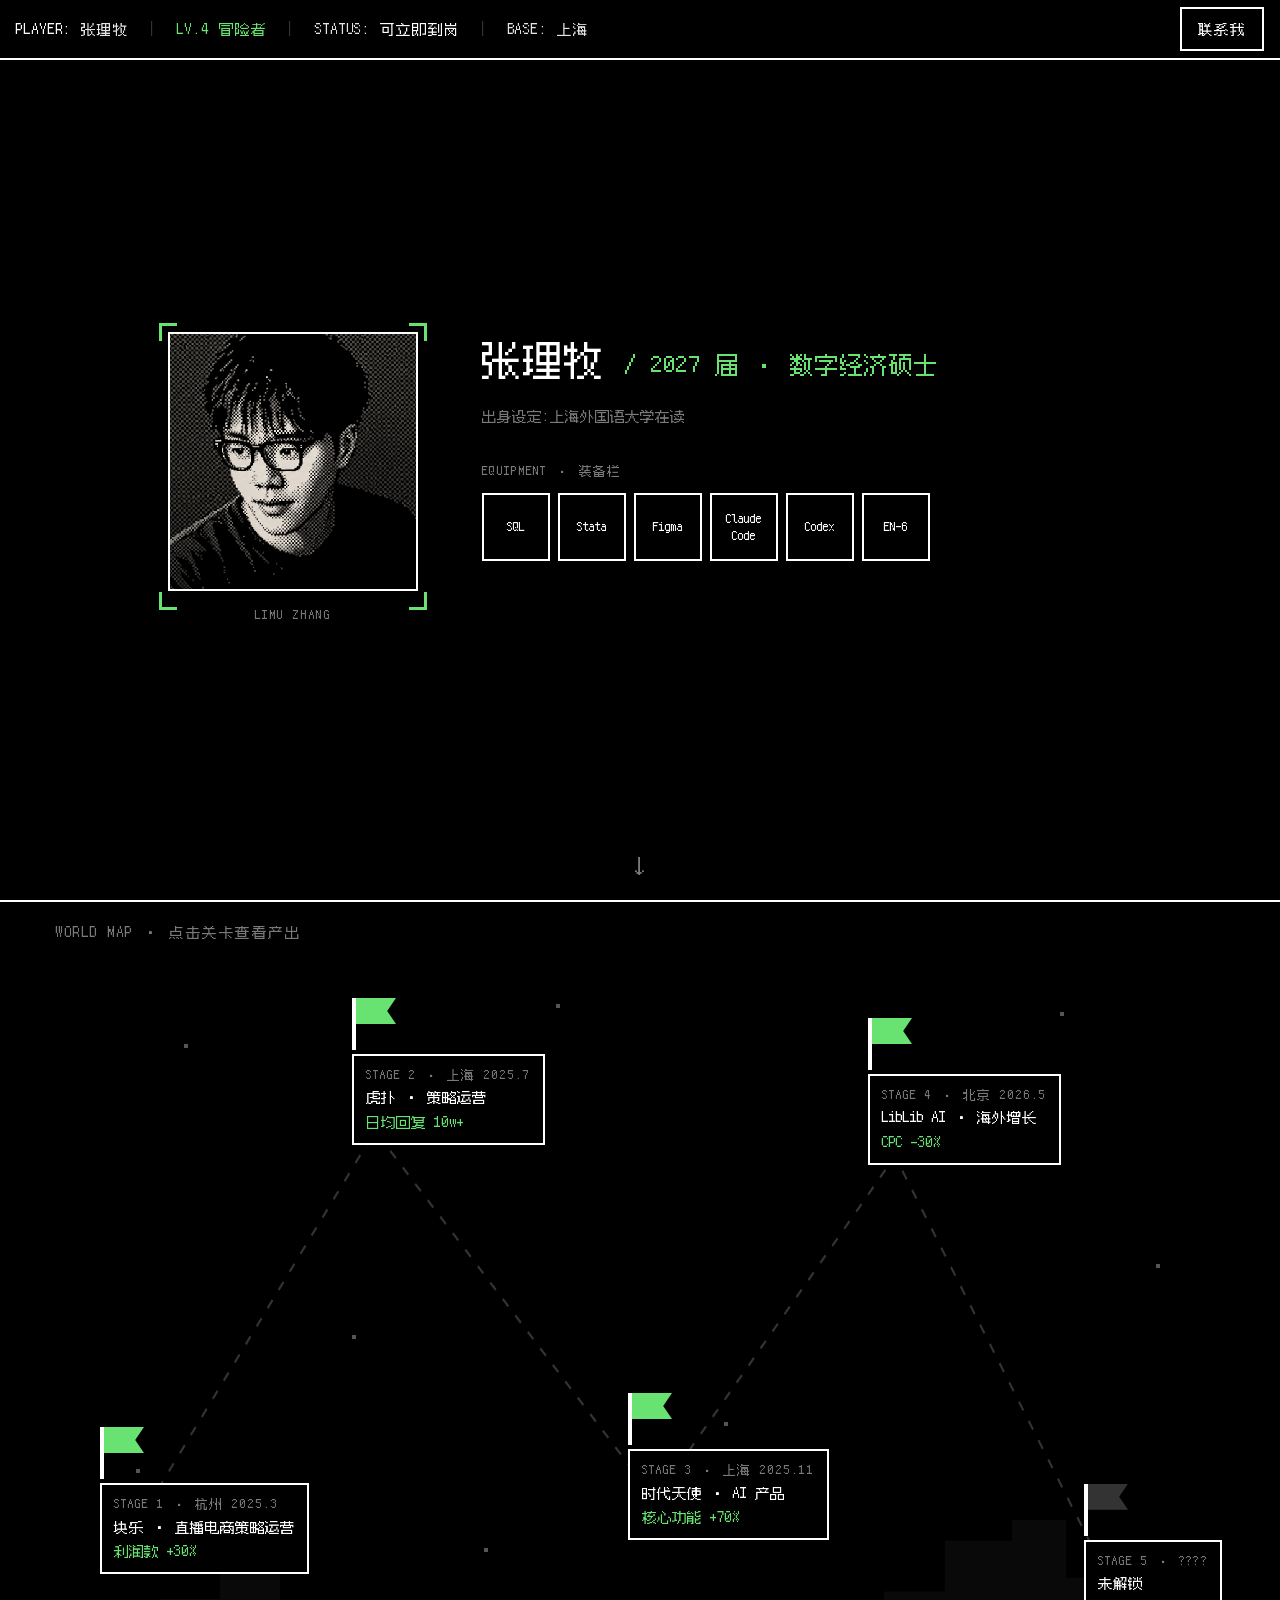
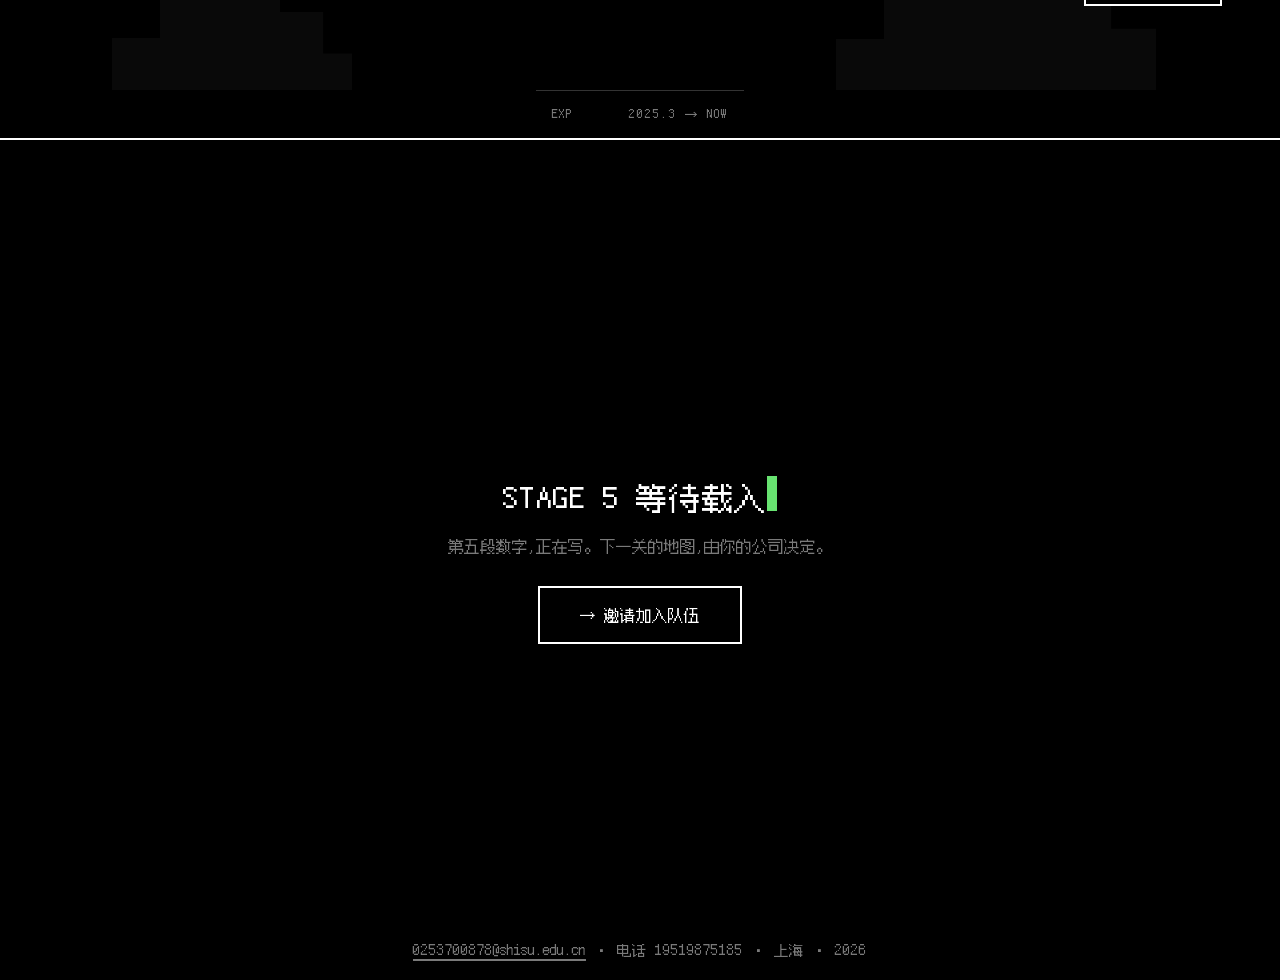
==== commit 9bee026d: "移动端适配:开场舞台比例自适应 + 横向裁切;触控目标补到 44px 问题实测(375x812):16:9 画面只占视口 26% 高,上下各 301px 黑边, 开机文字 4px 不可读。  - st" ====
--- a/index.html
+++ b/index.html
@@ -5,15 +5,15 @@
 <meta name="viewport" content="width=device-width, initial-scale=1, viewport-fit=cover">
 <title>张理牧 · 个人主页</title>
 <meta name="description" content="张理牧 —— 上海外国语大学数字经济硕士(2027 届)。四段实习:直播电商、体育社区、AI 医疗产品、海外增长,每一段都留下可验证的数字。">
-<link rel="preload" href="fonts/fusion-pixel-subset.woff2?v=9" as="font" type="font/woff2" crossorigin>
-<link rel="stylesheet" href="style.css?v=9">
-<link rel="stylesheet" href="intro/intro.css?v=3">
+<link rel="preload" href="fonts/fusion-pixel-subset.woff2?v=10" as="font" type="font/woff2" crossorigin>
+<link rel="stylesheet" href="style.css?v=10">
+<link rel="stylesheet" href="intro/intro.css?v=7">
 <noscript><style>#intro,#intro-skip{display:none!important}</style></noscript>
 </head>
 <body>
 
 <!-- ============ CRT 开场动画(intro/):黑屋点电脑 → 推镜 → 开机 → 飞入正文 ============
-     只对新访客播一次;?intro=force 重播 · ?intro=skip 跳过 · ?intro=debug 调试面板
+     每次访问都播(不想看的点右下角跳过);?intro=skip 直接跳过 · ?intro=debug 调试面板
      正文始终是下面的真实 DOM —— 开场只是盖在上面的一层,搜索引擎/读屏不受影响 -->
 <div id="intro" aria-label="开场动画:点击电脑进入网站">
   <div class="stage">
@@ -395,7 +395,7 @@
   </div>
 </dialog>
 
-<script src="intro/intro.js?v=6"></script>
+<script src="intro/intro.js?v=12"></script>
 <script>
 const REDUCED_MOTION = matchMedia("(prefers-reduced-motion: reduce)").matches;
 
--- a/style.css
+++ b/style.css
@@ -1,5 +1,5 @@
 /* Hallmark · theme: studied-DNA (source: https://careers.kimi.com/zh-cn) · art direction: 像素 RPG 存档界面(场景化,非文档) */
-@import url("tokens.css?v=9"); /* ?v= 版本号:改样式/字体后手动 +1,绕开浏览器缓存(静态站无构建,无缓存头) */
+@import url("tokens.css?v=10"); /* ?v= 版本号:改样式/字体后手动 +1,绕开浏览器缓存(静态站无构建,无缓存头) */
 
 /* ---------- base ---------- */
 *, *::before, *::after { box-sizing: border-box; }
@@ -67,7 +67,7 @@
   border: var(--rule-px);
   padding: var(--space-2xs) var(--space-md);
   text-decoration: none;
-  min-height: 40px;
+  min-height: 44px;          /* 触控最小尺寸;这是求职站最重要的 CTA,别调小 */
   display: inline-flex;
   align-items: center;
   color: var(--color-ink);
@@ -332,6 +332,9 @@
   padding: var(--space-2xs) var(--space-sm);
   cursor: pointer;
   white-space: nowrap;
+  min-height: 44px;          /* 触控最小尺寸:手机上这是关闭浮层的主要控件 */
+  display: inline-flex;
+  align-items: center;
   transition: background-color var(--dur-micro) var(--ease-out), color var(--dur-micro) var(--ease-out);
 }
 .case__close:hover { background: var(--color-ink); color: var(--color-paper); }
--- a/intro/intro.css
+++ b/intro/intro.css
@@ -1,23 +1,33 @@
 /* ============================================================
    CRT 开场动画 · 样式层
    源项目(Blender 场景/渲染管线)在 C:\Users\张理牧\Desktop\intor\files
-   颜色:--phosphor 必须保持 hex 格式 —— intro.js 会解析它喂给 WebGL 着色器
    字体:走站点 tokens 的像素字体;改这里的任何文案要重跑 fonts/make-subset.py
    ============================================================ */
-#intro{
+/* 磷绿必须定义在 :root 而不是 #intro —— #intro-skip / #intro-calib / #intro-tune
+   在 HTML 里是 #intro 的兄弟节点(它们要 position:fixed 且不能被 #intro 的
+   飞入 transform 带走),定义在 #intro 上它们取不到,会掉回站点的近白 ink 色。
+   ⚠ --phosphor 必须保持 hex 格式:intro.js 会正则解析它喂给 WebGL 着色器 */
+:root{
   --phosphor:     #7ce38b;
   --phosphor-dim: #1b3a22;
+}
+#intro{
   position:fixed; inset:0; z-index:900;      /* 高于 HUD(--z-sticky-nav:300) */
   display:grid; place-items:center;
   background:#000; will-change:transform,opacity;
 }
 html.intro-lock{ overflow:hidden; }          /* 播放期间锁页面滚动 */
 
-/* 舞台锁 16:9 居中,保证屏幕矩形百分比在任何设备上一致 */
-#intro .stage{ position:relative; aspect-ratio:16/9;
-  width:min(100vw, 177.77vh); max-height:100vh; overflow:hidden; }
+/* 舞台比例由 intro.js 按视口算(桌面 16:9,手机竖屏收窄到 0.9 并横向裁切),
+   居中显示。dvh 让手机地址栏伸缩时高度不跳。
+   注意:画面实际是 #intro-fx 画的,video 元素只是纹理源,平时看不见 */
+#intro .stage{ position:relative;
+  aspect-ratio:var(--stage-aspect, 16/9);
+  width:min(100vw, calc(100vh * var(--stage-aspect-num, 1.7778)));
+  width:min(100vw, calc(100dvh * var(--stage-aspect-num, 1.7778)));
+  max-height:100vh; max-height:100dvh; overflow:hidden; }
 #intro .stage video{ position:absolute; inset:0; width:100%; height:100%;
-  object-fit:contain; background:#000; }
+  object-fit:cover; background:#000; }
 #intro-fx{ position:absolute; inset:0; width:100%; height:100%; display:block;
   image-rendering:pixelated; }
 
@@ -48,7 +58,7 @@
 
 /* 屏幕内的网站预览:打字结束后在 CRT 玻璃上亮起,随飞入逐档升分辨率变清晰。
    像素化不是 CSS blur,是 SVG 马赛克滤镜(intro.js 里生成并逐档驱动),
-   外加 6 档色阶量化 —— 和开场抖动(pixel:4/levels:6)同一套视觉语言 */
+   外加色阶量化 —— 和开场抖动(pixel:4/levels:6)同一套视觉语言 */
 #intro-preview{ position:absolute; z-index:4; overflow:hidden; opacity:0;
   background:#020503;
   transition:opacity .45s ease; }
